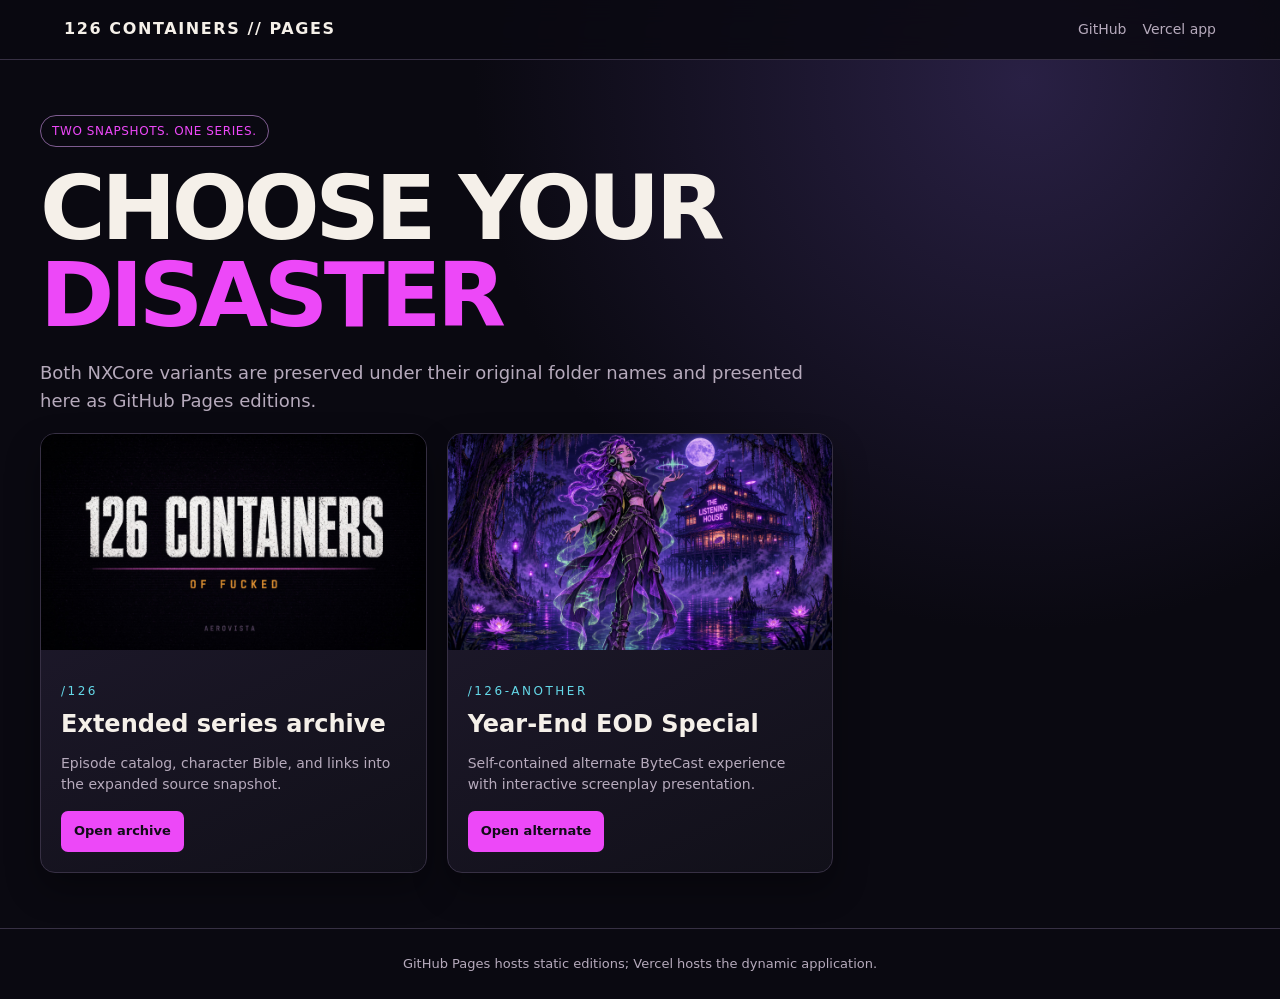
==== docs/index.html @ 0239db25 "Publish static 126 variants on GitHub Pages with automatic sync" ====
<!DOCTYPE html><html lang="en"><head><meta charset="utf-8"><meta name="viewport" content="width=device-width,initial-scale=1"><title>126 Containers of Fucked | Pages</title><style>:root{color-scheme:dark;--ink:#f5f0e9;--bg:#0a0911;--panel:#171423;--line:#373044;--muted:#b6aabc;--pink:#ed48f8;--cyan:#64d8e8;--amber:#ffc27a}*{box-sizing:border-box}body{margin:0;background:radial-gradient(circle at 80% 8%,#292044 0,transparent 40%),var(--bg);color:var(--ink);font:16px/1.55 system-ui,-apple-system,Segoe UI,sans-serif}a{color:inherit}nav{display:flex;justify-content:space-between;align-items:center;gap:14px;flex-wrap:wrap;padding:17px max(5vw,20px);border-bottom:1px solid var(--line);background:#0a0911d9;position:sticky;top:0;z-index:2;backdrop-filter:blur(12px)}nav strong{letter-spacing:.1em}nav a{margin-left:16px;text-decoration:none;font-size:14px;color:var(--muted)}nav a:hover{color:white}main{max-width:1200px;margin:auto;padding:30px 24px 70px}.eyebrow{text-transform:uppercase;letter-spacing:.21em;font-size:12px;color:var(--cyan)}h1{font-size:clamp(44px,7vw,90px);line-height:.97;letter-spacing:-.05em;margin:18px 0 20px;text-transform:uppercase}h1 em{font-style:normal;color:var(--pink)}.lead{max-width:800px;color:var(--muted);font-size:18px}.hero{padding:55px 0}.pill{display:inline-flex;border:1px solid #7e5c90;padding:6px 11px;border-radius:99px;color:var(--pink);font-size:12px;letter-spacing:.05em}h2{font-size:clamp(30px,4vw,49px);margin:55px 0 18px;line-height:1.1}.grid{display:grid;grid-template-columns:repeat(3,minmax(0,1fr));gap:20px}.episode{border:1px solid var(--line);border-radius:15px;overflow:hidden;background:linear-gradient(155deg,#211b30,#111019);box-shadow:0 16px 35px #0005}.episode>img{aspect-ratio:16/9;width:100%;object-fit:cover}.inner{padding:20px}.row{display:flex;justify-content:space-between;gap:12px;align-items:center}.number{color:var(--pink);font-size:22px;font-weight:800}.state{font-size:11px;letter-spacing:.06em;color:var(--amber);text-align:right}.episode h3{font-size:24px;line-height:1.15;margin:8px 0}.episode p{min-height:44px;color:var(--muted);font-size:14px}.actions{display:flex;gap:10px;flex-wrap:wrap}.actions a,.cta{display:inline-flex;align-items:center;min-height:41px;padding:10px 13px;border-radius:7px;background:var(--pink);color:#110c18;text-decoration:none;font-size:13px;font-weight:700}.actions a.secondary{background:transparent;border:1px solid #695574;color:var(--ink)}.special{padding:24px;border:1px solid #6d4a8a;background:linear-gradient(100deg,#29203b,#111019);border-radius:14px;margin-top:25px}.cast{display:grid;grid-template-columns:repeat(6,1fr);gap:13px}.cast figure{margin:0;background:var(--panel);overflow:hidden;border:1px solid var(--line);border-radius:10px}.cast img{display:block;width:100%;aspect-ratio:2/3;object-fit:cover}.cast figcaption{text-align:center;padding:10px;color:var(--muted);text-transform:uppercase;letter-spacing:.09em;font-size:12px}.note{border-left:3px solid var(--amber);padding:10px 18px;background:#27202e;color:var(--muted)}footer{padding:25px 20px;border-top:1px solid var(--line);color:var(--muted);text-align:center;font-size:13px}@media(max-width:850px){.grid{grid-template-columns:repeat(2,1fr)}.cast{grid-template-columns:repeat(3,1fr)}}@media(max-width:580px){.grid{grid-template-columns:1fr}.cast{grid-template-columns:repeat(2,1fr)}nav a{margin-left:9px}.hero{padding:25px 0}}</style></head><body><nav><strong>126 CONTAINERS // PAGES</strong><div><a href="https://github.com/aerovista-us/126-Containers-of-Fucked">GitHub</a><a href="https://126-containers-of-fucked.vercel.app/">Vercel app</a></div></nav><main class="hero"><span class="pill">TWO SNAPSHOTS. ONE SERIES.</span><h1>CHOOSE YOUR<br><em>DISASTER</em></h1><p class="lead">Both NXCore variants are preserved under their original folder names and presented here as GitHub Pages editions.</p><div class="grid"><article class="episode"><img src="126/assets/series.jpg" alt="Series poster"><div class="inner"><span class="eyebrow">/126</span><h3>Extended series archive</h3><p>Episode catalog, character Bible, and links into the expanded source snapshot.</p><a class="cta" href="126/">Open archive</a></div></article><article class="episode"><img src="126/assets/vesper.jpg" alt="Special poster"><div class="inner"><span class="eyebrow">/126-another</span><h3>Year-End EOD Special</h3><p>Self-contained alternate ByteCast experience with interactive screenplay presentation.</p><a class="cta" href="126-another/">Open alternate</a></div></article></div></main><footer>GitHub Pages hosts static editions; Vercel hosts the dynamic application.</footer></body></html>
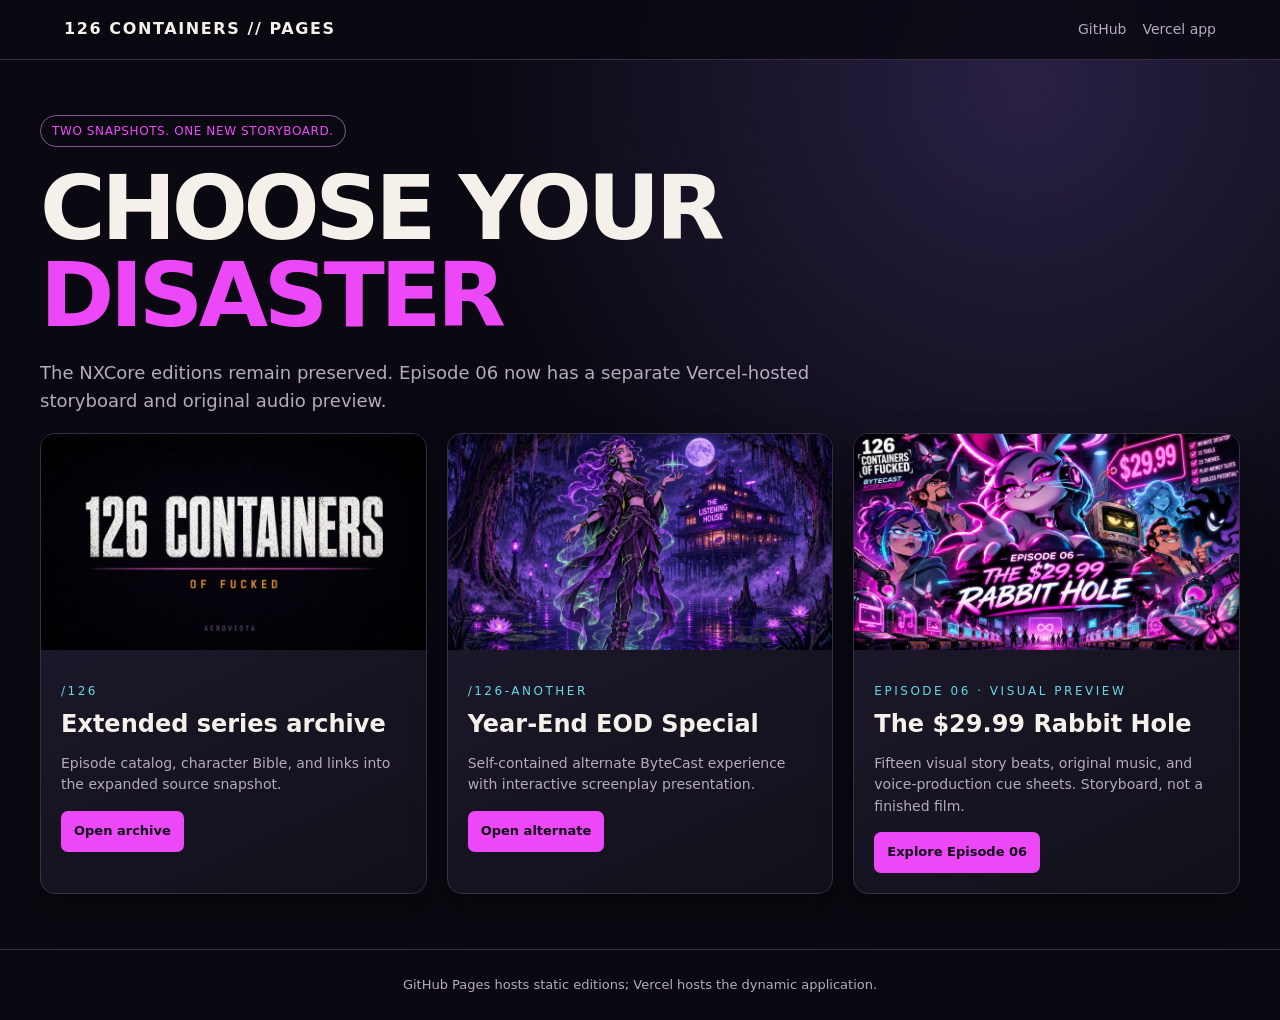
==== commit 39b9232d: "Wire Episode 06 storyboard, audio and production cue sheet" ====
--- a/docs/index.html
+++ b/docs/index.html
@@ -1 +1 @@
-<!DOCTYPE html><html lang="en"><head><meta charset="utf-8"><meta name="viewport" content="width=device-width,initial-scale=1"><title>126 Containers of Fucked | Pages</title><style>:root{color-scheme:dark;--ink:#f5f0e9;--bg:#0a0911;--panel:#171423;--line:#373044;--muted:#b6aabc;--pink:#ed48f8;--cyan:#64d8e8;--amber:#ffc27a}*{box-sizing:border-box}body{margin:0;background:radial-gradient(circle at 80% 8%,#292044 0,transparent 40%),var(--bg);color:var(--ink);font:16px/1.55 system-ui,-apple-system,Segoe UI,sans-serif}a{color:inherit}nav{display:flex;justify-content:space-between;align-items:center;gap:14px;flex-wrap:wrap;padding:17px max(5vw,20px);border-bottom:1px solid var(--line);background:#0a0911d9;position:sticky;top:0;z-index:2;backdrop-filter:blur(12px)}nav strong{letter-spacing:.1em}nav a{margin-left:16px;text-decoration:none;font-size:14px;color:var(--muted)}nav a:hover{color:white}main{max-width:1200px;margin:auto;padding:30px 24px 70px}.eyebrow{text-transform:uppercase;letter-spacing:.21em;font-size:12px;color:var(--cyan)}h1{font-size:clamp(44px,7vw,90px);line-height:.97;letter-spacing:-.05em;margin:18px 0 20px;text-transform:uppercase}h1 em{font-style:normal;color:var(--pink)}.lead{max-width:800px;color:var(--muted);font-size:18px}.hero{padding:55px 0}.pill{display:inline-flex;border:1px solid #7e5c90;padding:6px 11px;border-radius:99px;color:var(--pink);font-size:12px;letter-spacing:.05em}h2{font-size:clamp(30px,4vw,49px);margin:55px 0 18px;line-height:1.1}.grid{display:grid;grid-template-columns:repeat(3,minmax(0,1fr));gap:20px}.episode{border:1px solid var(--line);border-radius:15px;overflow:hidden;background:linear-gradient(155deg,#211b30,#111019);box-shadow:0 16px 35px #0005}.episode>img{aspect-ratio:16/9;width:100%;object-fit:cover}.inner{padding:20px}.row{display:flex;justify-content:space-between;gap:12px;align-items:center}.number{color:var(--pink);font-size:22px;font-weight:800}.state{font-size:11px;letter-spacing:.06em;color:var(--amber);text-align:right}.episode h3{font-size:24px;line-height:1.15;margin:8px 0}.episode p{min-height:44px;color:var(--muted);font-size:14px}.actions{display:flex;gap:10px;flex-wrap:wrap}.actions a,.cta{display:inline-flex;align-items:center;min-height:41px;padding:10px 13px;border-radius:7px;background:var(--pink);color:#110c18;text-decoration:none;font-size:13px;font-weight:700}.actions a.secondary{background:transparent;border:1px solid #695574;color:var(--ink)}.special{padding:24px;border:1px solid #6d4a8a;background:linear-gradient(100deg,#29203b,#111019);border-radius:14px;margin-top:25px}.cast{display:grid;grid-template-columns:repeat(6,1fr);gap:13px}.cast figure{margin:0;background:var(--panel);overflow:hidden;border:1px solid var(--line);border-radius:10px}.cast img{display:block;width:100%;aspect-ratio:2/3;object-fit:cover}.cast figcaption{text-align:center;padding:10px;color:var(--muted);text-transform:uppercase;letter-spacing:.09em;font-size:12px}.note{border-left:3px solid var(--amber);padding:10px 18px;background:#27202e;color:var(--muted)}footer{padding:25px 20px;border-top:1px solid var(--line);color:var(--muted);text-align:center;font-size:13px}@media(max-width:850px){.grid{grid-template-columns:repeat(2,1fr)}.cast{grid-template-columns:repeat(3,1fr)}}@media(max-width:580px){.grid{grid-template-columns:1fr}.cast{grid-template-columns:repeat(2,1fr)}nav a{margin-left:9px}.hero{padding:25px 0}}</style></head><body><nav><strong>126 CONTAINERS // PAGES</strong><div><a href="https://github.com/aerovista-us/126-Containers-of-Fucked">GitHub</a><a href="https://126-containers-of-fucked.vercel.app/">Vercel app</a></div></nav><main class="hero"><span class="pill">TWO SNAPSHOTS. ONE SERIES.</span><h1>CHOOSE YOUR<br><em>DISASTER</em></h1><p class="lead">Both NXCore variants are preserved under their original folder names and presented here as GitHub Pages editions.</p><div class="grid"><article class="episode"><img src="126/assets/series.jpg" alt="Series poster"><div class="inner"><span class="eyebrow">/126</span><h3>Extended series archive</h3><p>Episode catalog, character Bible, and links into the expanded source snapshot.</p><a class="cta" href="126/">Open archive</a></div></article><article class="episode"><img src="126/assets/vesper.jpg" alt="Special poster"><div class="inner"><span class="eyebrow">/126-another</span><h3>Year-End EOD Special</h3><p>Self-contained alternate ByteCast experience with interactive screenplay presentation.</p><a class="cta" href="126-another/">Open alternate</a></div></article></div></main><footer>GitHub Pages hosts static editions; Vercel hosts the dynamic application.</footer></body></html>+<!DOCTYPE html><html lang="en"><head><meta charset="utf-8"><meta name="viewport" content="width=device-width,initial-scale=1"><title>126 Containers of Fucked | Pages</title><style>:root{color-scheme:dark;--ink:#f5f0e9;--bg:#0a0911;--panel:#171423;--line:#373044;--muted:#b6aabc;--pink:#ed48f8;--cyan:#64d8e8;--amber:#ffc27a}*{box-sizing:border-box}body{margin:0;background:radial-gradient(circle at 80% 8%,#292044 0,transparent 40%),var(--bg);color:var(--ink);font:16px/1.55 system-ui,-apple-system,Segoe UI,sans-serif}a{color:inherit}nav{display:flex;justify-content:space-between;align-items:center;gap:14px;flex-wrap:wrap;padding:17px max(5vw,20px);border-bottom:1px solid var(--line);background:#0a0911d9;position:sticky;top:0;z-index:2;backdrop-filter:blur(12px)}nav strong{letter-spacing:.1em}nav a{margin-left:16px;text-decoration:none;font-size:14px;color:var(--muted)}nav a:hover{color:white}main{max-width:1200px;margin:auto;padding:30px 24px 70px}.eyebrow{text-transform:uppercase;letter-spacing:.21em;font-size:12px;color:var(--cyan)}h1{font-size:clamp(44px,7vw,90px);line-height:.97;letter-spacing:-.05em;margin:18px 0 20px;text-transform:uppercase}h1 em{font-style:normal;color:var(--pink)}.lead{max-width:800px;color:var(--muted);font-size:18px}.hero{padding:55px 0}.pill{display:inline-flex;border:1px solid #7e5c90;padding:6px 11px;border-radius:99px;color:var(--pink);font-size:12px;letter-spacing:.05em}h2{font-size:clamp(30px,4vw,49px);margin:55px 0 18px;line-height:1.1}.grid{display:grid;grid-template-columns:repeat(3,minmax(0,1fr));gap:20px}.episode{border:1px solid var(--line);border-radius:15px;overflow:hidden;background:linear-gradient(155deg,#211b30,#111019);box-shadow:0 16px 35px #0005}.episode>img{aspect-ratio:16/9;width:100%;object-fit:cover}.inner{padding:20px}.row{display:flex;justify-content:space-between;gap:12px;align-items:center}.number{color:var(--pink);font-size:22px;font-weight:800}.state{font-size:11px;letter-spacing:.06em;color:var(--amber);text-align:right}.episode h3{font-size:24px;line-height:1.15;margin:8px 0}.episode p{min-height:44px;color:var(--muted);font-size:14px}.actions{display:flex;gap:10px;flex-wrap:wrap}.actions a,.cta{display:inline-flex;align-items:center;min-height:41px;padding:10px 13px;border-radius:7px;background:var(--pink);color:#110c18;text-decoration:none;font-size:13px;font-weight:700}.actions a.secondary{background:transparent;border:1px solid #695574;color:var(--ink)}.special{padding:24px;border:1px solid #6d4a8a;background:linear-gradient(100deg,#29203b,#111019);border-radius:14px;margin-top:25px}.cast{display:grid;grid-template-columns:repeat(6,1fr);gap:13px}.cast figure{margin:0;background:var(--panel);overflow:hidden;border:1px solid var(--line);border-radius:10px}.cast img{display:block;width:100%;aspect-ratio:2/3;object-fit:cover}.cast figcaption{text-align:center;padding:10px;color:var(--muted);text-transform:uppercase;letter-spacing:.09em;font-size:12px}.note{border-left:3px solid var(--amber);padding:10px 18px;background:#27202e;color:var(--muted)}footer{padding:25px 20px;border-top:1px solid var(--line);color:var(--muted);text-align:center;font-size:13px}@media(max-width:850px){.grid{grid-template-columns:repeat(2,1fr)}.cast{grid-template-columns:repeat(3,1fr)}}@media(max-width:580px){.grid{grid-template-columns:1fr}.cast{grid-template-columns:repeat(2,1fr)}nav a{margin-left:9px}.hero{padding:25px 0}}</style></head><body><nav><strong>126 CONTAINERS // PAGES</strong><div><a href="https://github.com/aerovista-us/126-Containers-of-Fucked">GitHub</a><a href="https://126-containers-of-fucked.vercel.app/">Vercel app</a></div></nav><main class="hero"><span class="pill">TWO SNAPSHOTS. ONE NEW STORYBOARD.</span><h1>CHOOSE YOUR<br><em>DISASTER</em></h1><p class="lead">The NXCore editions remain preserved. Episode 06 now has a separate Vercel-hosted storyboard and original audio preview.</p><div class="grid"><article class="episode"><img src="126/assets/series.jpg" alt="Series poster"><div class="inner"><span class="eyebrow">/126</span><h3>Extended series archive</h3><p>Episode catalog, character Bible, and links into the expanded source snapshot.</p><a class="cta" href="126/">Open archive</a></div></article><article class="episode"><img src="126/assets/vesper.jpg" alt="Special poster"><div class="inner"><span class="eyebrow">/126-another</span><h3>Year-End EOD Special</h3><p>Self-contained alternate ByteCast experience with interactive screenplay presentation.</p><a class="cta" href="126-another/">Open alternate</a></div></article><article class="episode"><img src="episode-06-cover.webp" alt="Episode 06 Bunny poster"><div class="inner"><span class="eyebrow">Episode 06 · Visual preview</span><h3>The $29.99 Rabbit Hole</h3><p>Fifteen visual story beats, original music, and voice-production cue sheets. Storyboard, not a finished film.</p><a class="cta" href="https://126-containers-of-fucked.vercel.app/episode-06">Explore Episode 06</a></div></article></div></main><footer>GitHub Pages hosts static editions; Vercel hosts the dynamic application.</footer></body></html>
